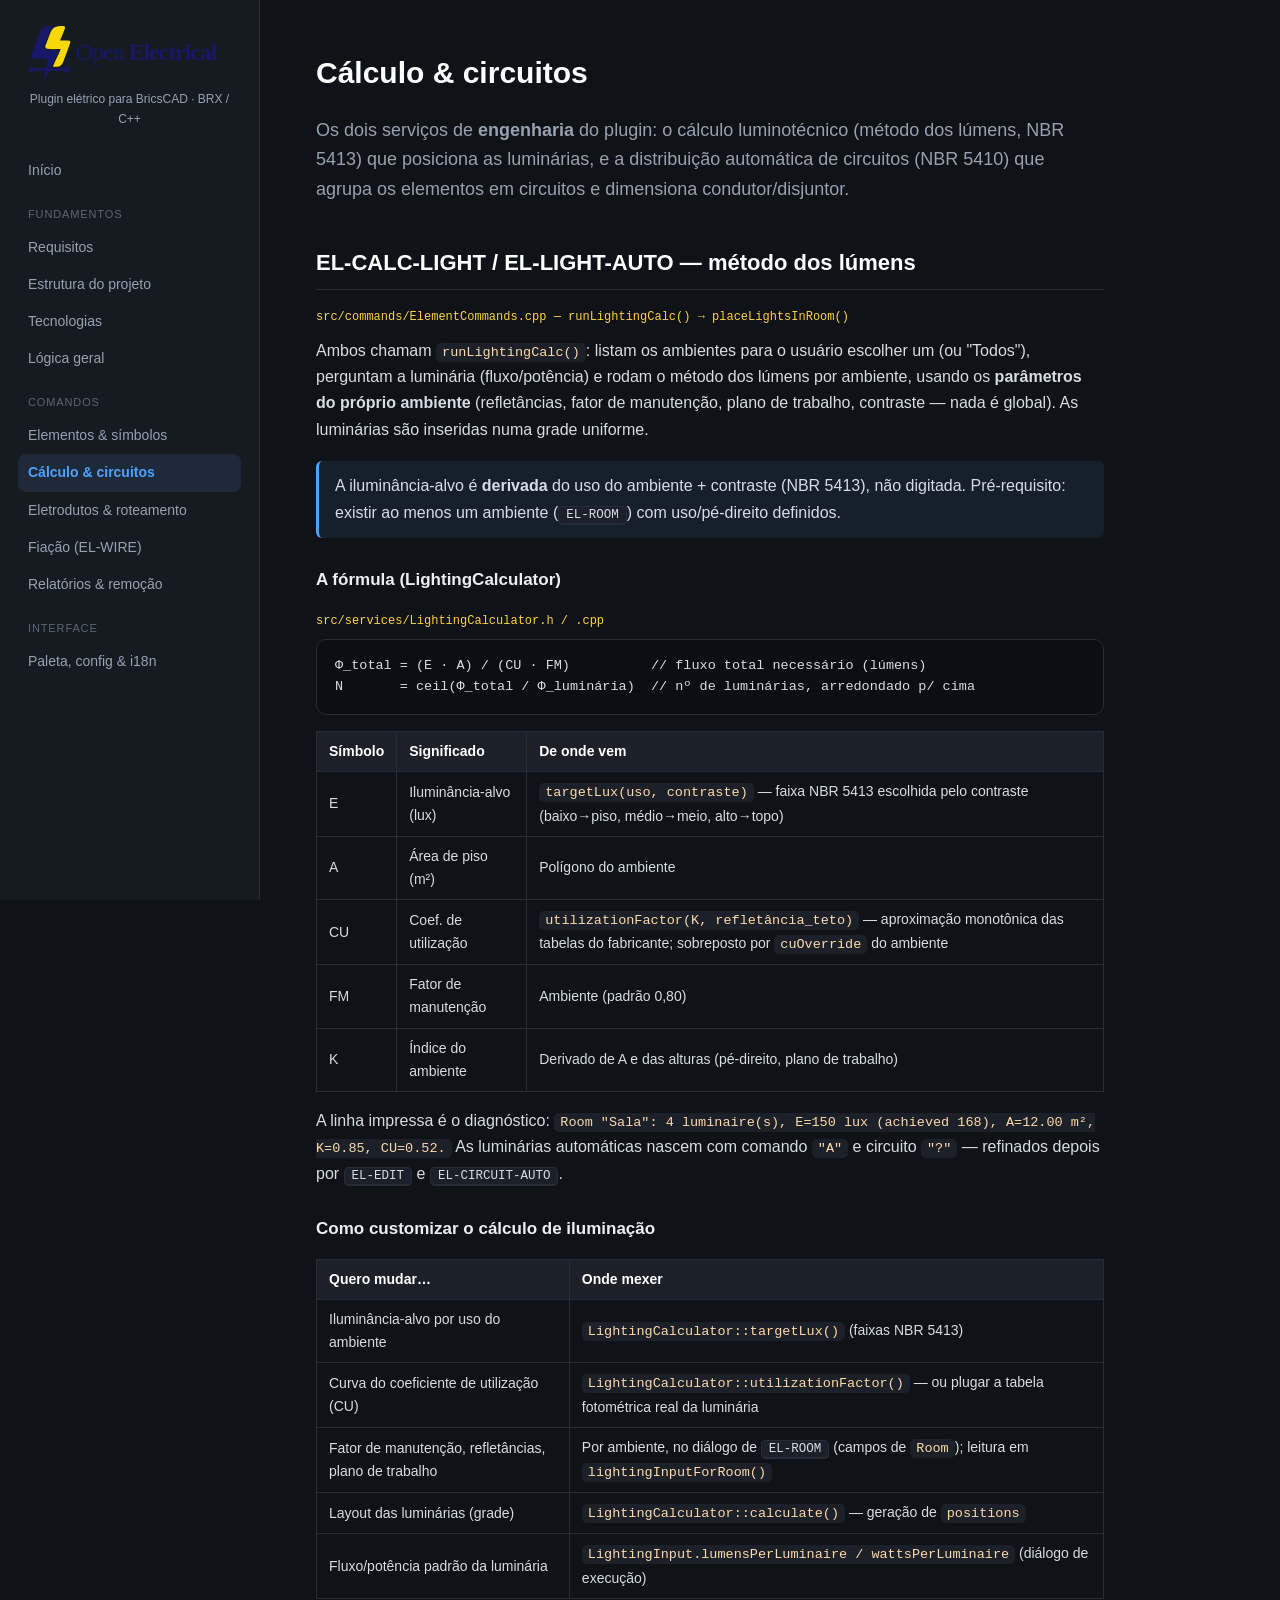
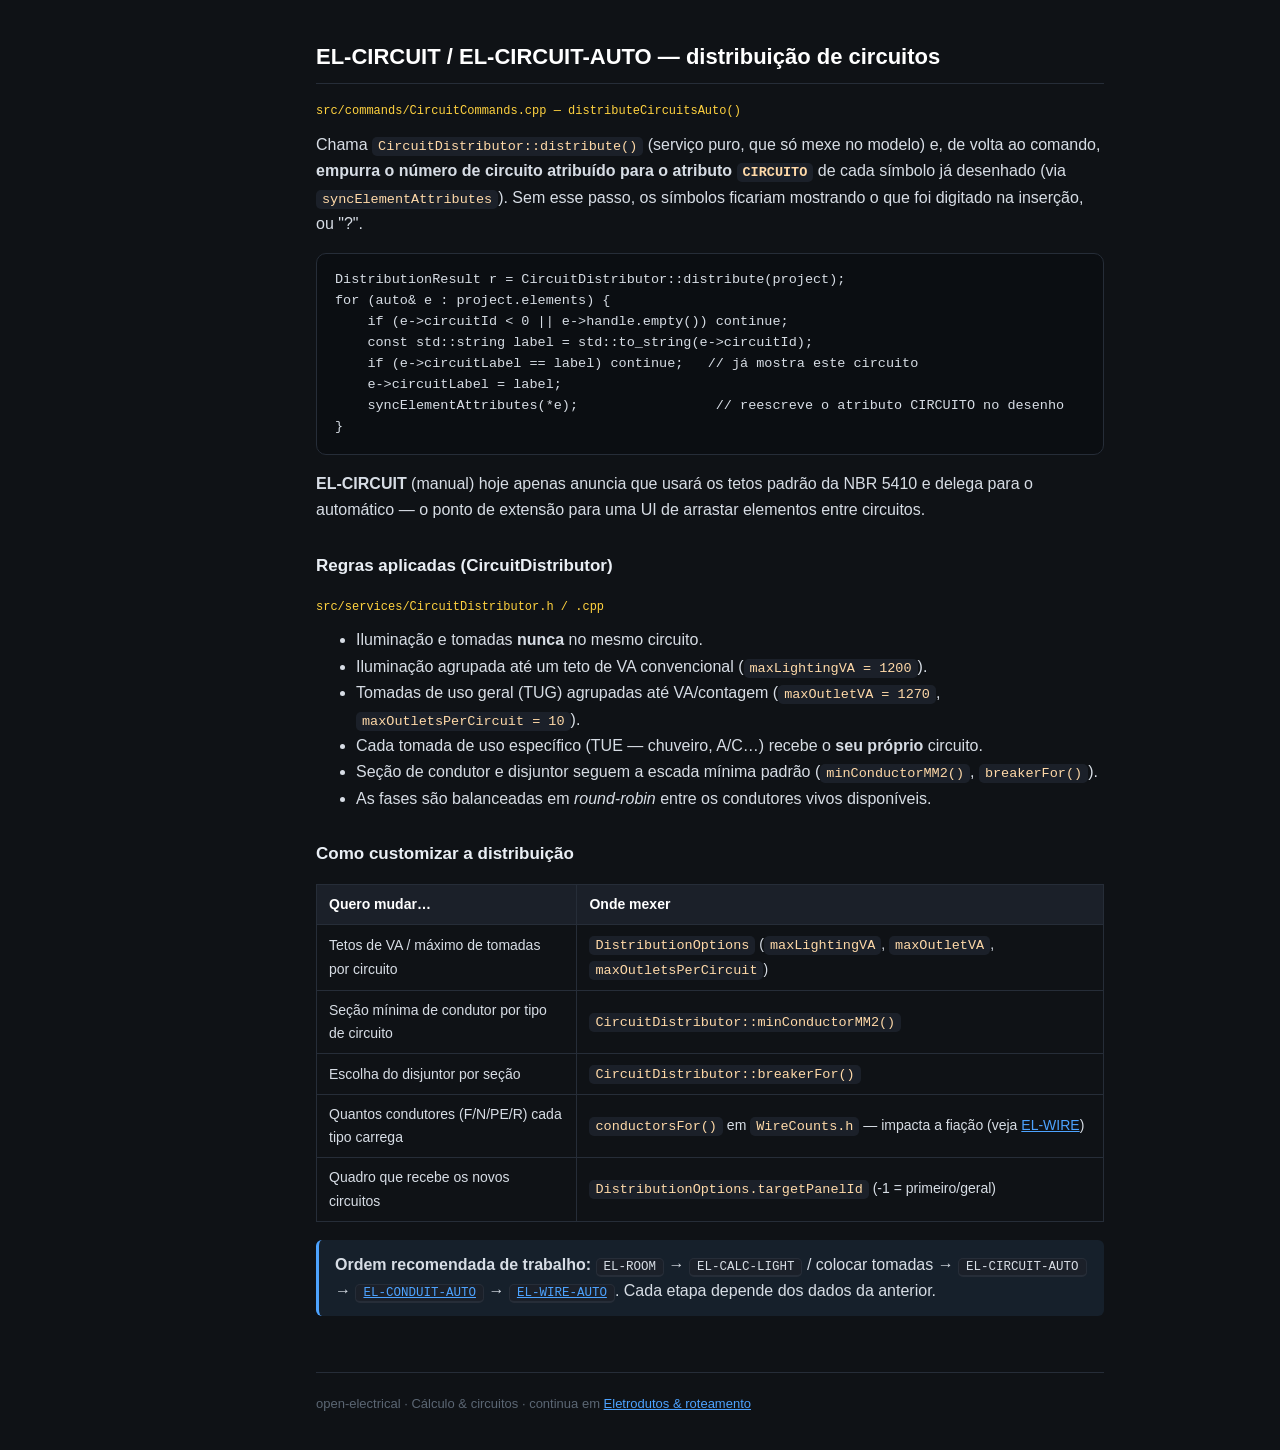
==== docs/calculo.html @ 68e4a07d "feat: a lot" ====
<!DOCTYPE html>
<html lang="pt-BR">
<head>
<meta charset="utf-8">
<meta name="viewport" content="width=device-width, initial-scale=1">
<title>Cálculo &amp; circuitos · open-electrical</title>
<link rel="stylesheet" href="style.css">
</head>
<body>
<div class="layout">
  <aside>
    <a href="index.html"><img class="brand-logo" src="assets/open-electrical.svg" alt="open-electrical"></a>
    <div class="tag">Plugin elétrico para BricsCAD · BRX / C++</div>
    <nav>
      <a href="index.html">Início</a>
      <div class="group">Fundamentos</div>
      <a href="fundamentos.html#requisitos">Requisitos</a>
      <a href="fundamentos.html#estrutura">Estrutura do projeto</a>
      <a href="fundamentos.html#tecnologias">Tecnologias</a>
      <a href="fundamentos.html#logica">Lógica geral</a>
      <div class="group">Comandos</div>
      <a href="elementos.html">Elementos &amp; símbolos</a>
      <a href="calculo.html" class="active">Cálculo &amp; circuitos</a>
      <a href="roteamento.html">Eletrodutos &amp; roteamento</a>
      <a href="el-wire.html">Fiação (EL-WIRE)</a>
      <a href="relatorios.html">Relatórios &amp; remoção</a>
      <div class="group">Interface</div>
      <a href="interface.html">Paleta, config &amp; i18n</a>
    </nav>
  </aside>

  <main>
    <h1>Cálculo &amp; circuitos</h1>
    <p class="lead">Os dois serviços de <b>engenharia</b> do plugin: o cálculo luminotécnico
    (método dos lúmens, NBR 5413) que posiciona as luminárias, e a distribuição automática de
    circuitos (NBR 5410) que agrupa os elementos em circuitos e dimensiona condutor/disjuntor.</p>

    <h2 id="el-calc-light">EL-CALC-LIGHT / EL-LIGHT-AUTO — método dos lúmens</h2>
    <span class="filepath">src/commands/ElementCommands.cpp — runLightingCalc() → placeLightsInRoom()</span>
    <p>Ambos chamam <code>runLightingCalc()</code>: listam os ambientes para o usuário escolher um
    (ou "Todos"), perguntam a luminária (fluxo/potência) e rodam o método dos lúmens por ambiente,
    usando os <b>parâmetros do próprio ambiente</b> (refletâncias, fator de manutenção, plano de
    trabalho, contraste — nada é global). As luminárias são inseridas numa grade uniforme.</p>
    <div class="note">A iluminância-alvo é <b>derivada</b> do uso do ambiente + contraste
    (NBR 5413), não digitada. Pré-requisito: existir ao menos um ambiente (<kbd>EL-ROOM</kbd>)
    com uso/pé-direito definidos.</div>

    <h3>A fórmula (LightingCalculator)</h3>
    <span class="filepath">src/services/LightingCalculator.h / .cpp</span>
<pre><code>Φ_total = (E · A) / (CU · FM)          // fluxo total necessário (lúmens)
N       = ceil(Φ_total / Φ_luminária)  // nº de luminárias, arredondado p/ cima</code></pre>
    <table>
      <tr><th>Símbolo</th><th>Significado</th><th>De onde vem</th></tr>
      <tr><td>E</td><td>Iluminância-alvo (lux)</td><td><code>targetLux(uso, contraste)</code> — faixa NBR 5413 escolhida pelo contraste (baixo→piso, médio→meio, alto→topo)</td></tr>
      <tr><td>A</td><td>Área de piso (m²)</td><td>Polígono do ambiente</td></tr>
      <tr><td>CU</td><td>Coef. de utilização</td><td><code>utilizationFactor(K, refletância_teto)</code> — aproximação monotônica das tabelas do fabricante; sobreposto por <code>cuOverride</code> do ambiente</td></tr>
      <tr><td>FM</td><td>Fator de manutenção</td><td>Ambiente (padrão 0,80)</td></tr>
      <tr><td>K</td><td>Índice do ambiente</td><td>Derivado de A e das alturas (pé-direito, plano de trabalho)</td></tr>
    </table>
    <p>A linha impressa é o diagnóstico: <code>Room "Sala": 4 luminaire(s), E=150 lux (achieved
    168), A=12.00 m², K=0.85, CU=0.52.</code> As luminárias automáticas nascem com comando
    <code>"A"</code> e circuito <code>"?"</code> — refinados depois por <kbd>EL-EDIT</kbd> e
    <kbd>EL-CIRCUIT-AUTO</kbd>.</p>

    <h3>Como customizar o cálculo de iluminação</h3>
    <table>
      <tr><th>Quero mudar…</th><th>Onde mexer</th></tr>
      <tr><td>Iluminância-alvo por uso do ambiente</td><td><code>LightingCalculator::targetLux()</code> (faixas NBR 5413)</td></tr>
      <tr><td>Curva do coeficiente de utilização (CU)</td><td><code>LightingCalculator::utilizationFactor()</code> — ou plugar a tabela fotométrica real da luminária</td></tr>
      <tr><td>Fator de manutenção, refletâncias, plano de trabalho</td><td>Por ambiente, no diálogo de <kbd>EL-ROOM</kbd> (campos de <code>Room</code>); leitura em <code>lightingInputForRoom()</code></td></tr>
      <tr><td>Layout das luminárias (grade)</td><td><code>LightingCalculator::calculate()</code> — geração de <code>positions</code></td></tr>
      <tr><td>Fluxo/potência padrão da luminária</td><td><code>LightingInput.lumensPerLuminaire / wattsPerLuminaire</code> (diálogo de execução)</td></tr>
    </table>

    <h2 id="el-circuit">EL-CIRCUIT / EL-CIRCUIT-AUTO — distribuição de circuitos</h2>
    <span class="filepath">src/commands/CircuitCommands.cpp — distributeCircuitsAuto()</span>
    <p>Chama <code>CircuitDistributor::distribute()</code> (serviço puro, que só mexe no modelo) e,
    de volta ao comando, <b>empurra o número de circuito atribuído para o atributo
    <code>CIRCUITO</code></b> de cada símbolo já desenhado (via <code>syncElementAttributes</code>).
    Sem esse passo, os símbolos ficariam mostrando o que foi digitado na inserção, ou "?".</p>
<pre><code>DistributionResult r = CircuitDistributor::distribute(project);
for (auto&amp; e : project.elements) {
    if (e-&gt;circuitId &lt; 0 || e-&gt;handle.empty()) continue;
    const std::string label = std::to_string(e-&gt;circuitId);
    if (e-&gt;circuitLabel == label) continue;   // já mostra este circuito
    e-&gt;circuitLabel = label;
    syncElementAttributes(*e);                 // reescreve o atributo CIRCUITO no desenho
}</code></pre>
    <p><b>EL-CIRCUIT</b> (manual) hoje apenas anuncia que usará os tetos padrão da NBR 5410 e
    delega para o automático — o ponto de extensão para uma UI de arrastar elementos entre
    circuitos.</p>

    <h3>Regras aplicadas (CircuitDistributor)</h3>
    <span class="filepath">src/services/CircuitDistributor.h / .cpp</span>
    <ul>
      <li>Iluminação e tomadas <b>nunca</b> no mesmo circuito.</li>
      <li>Iluminação agrupada até um teto de VA convencional (<code>maxLightingVA = 1200</code>).</li>
      <li>Tomadas de uso geral (TUG) agrupadas até VA/contagem (<code>maxOutletVA = 1270</code>,
      <code>maxOutletsPerCircuit = 10</code>).</li>
      <li>Cada tomada de uso específico (TUE — chuveiro, A/C…) recebe o <b>seu próprio</b> circuito.</li>
      <li>Seção de condutor e disjuntor seguem a escada mínima padrão
      (<code>minConductorMM2()</code>, <code>breakerFor()</code>).</li>
      <li>As fases são balanceadas em <i>round-robin</i> entre os condutores vivos disponíveis.</li>
    </ul>

    <h3>Como customizar a distribuição</h3>
    <table>
      <tr><th>Quero mudar…</th><th>Onde mexer</th></tr>
      <tr><td>Tetos de VA / máximo de tomadas por circuito</td><td><code>DistributionOptions</code> (<code>maxLightingVA</code>, <code>maxOutletVA</code>, <code>maxOutletsPerCircuit</code>)</td></tr>
      <tr><td>Seção mínima de condutor por tipo de circuito</td><td><code>CircuitDistributor::minConductorMM2()</code></td></tr>
      <tr><td>Escolha do disjuntor por seção</td><td><code>CircuitDistributor::breakerFor()</code></td></tr>
      <tr><td>Quantos condutores (F/N/PE/R) cada tipo carrega</td><td><code>conductorsFor()</code> em <code>WireCounts.h</code> — impacta a fiação (veja <a href="el-wire.html#condutores">EL-WIRE</a>)</td></tr>
      <tr><td>Quadro que recebe os novos circuitos</td><td><code>DistributionOptions.targetPanelId</code> (-1 = primeiro/geral)</td></tr>
    </table>

    <div class="note"><b>Ordem recomendada de trabalho:</b> <kbd>EL-ROOM</kbd> →
    <kbd>EL-CALC-LIGHT</kbd> / colocar tomadas → <kbd>EL-CIRCUIT-AUTO</kbd> →
    <a href="roteamento.html"><kbd>EL-CONDUIT-AUTO</kbd></a> →
    <a href="el-wire.html"><kbd>EL-WIRE-AUTO</kbd></a>. Cada etapa depende dos dados da anterior.</div>

    <footer>open-electrical · Cálculo &amp; circuitos · continua em <a href="roteamento.html">Eletrodutos &amp; roteamento</a></footer>
  </main>
</div>
</body>
</html>
---- docs/style.css ----
/* open-electrical — documentação (site estático) */
:root {
  --bg: #0f1216;
  --bg-soft: #161b22;
  --bg-code: #0b0e12;
  --border: #262d38;
  --fg: #d7dde5;
  --fg-dim: #97a2b0;
  --accent: #4da3ff;
  --accent-2: #ffd23f;
  --red: #ff5555;
  --cyan: #38e1ff;
  --green: #4ade80;
  --white: #f5f5f5;
  --radius: 10px;
}
* { box-sizing: border-box; }
html { scroll-behavior: smooth; }
body {
  margin: 0;
  font: 16px/1.65 -apple-system, "Segoe UI", Roboto, Helvetica, Arial, sans-serif;
  color: var(--fg);
  background: var(--bg);
}
.layout { display: flex; min-height: 100vh; }

/* Sidebar */
aside {
  width: 260px;
  flex: 0 0 260px;
  background: var(--bg-soft);
  border-right: 1px solid var(--border);
  padding: 24px 18px;
  position: sticky;
  top: 0;
  height: 100vh;
  overflow-y: auto;
}
aside .brand { font-size: 18px; font-weight: 700; color: #fff; margin-bottom: 4px; }
aside .brand span { color: var(--accent); }
aside .brand-logo { display:block; width: 90%; max-width: 210px; margin: 2px auto 8px; }
aside .tag { color: var(--fg-dim); font-size: 12px; margin-bottom: 22px; text-align:center; }
.hero-logo { display:block; width: 320px; max-width: 78%; margin: 4px 0 26px; }
aside nav a {
  display: block;
  color: var(--fg-dim);
  text-decoration: none;
  padding: 7px 10px;
  border-radius: 8px;
  font-size: 14px;
}
aside nav a:hover { background: #1e2530; color: var(--fg); }
aside nav a.active { background: #1e2a3a; color: var(--accent); font-weight: 600; }
aside nav .group { margin: 16px 0 6px; font-size: 11px; text-transform: uppercase; letter-spacing: .08em; color: #5b6673; padding-left: 10px; }

/* Content */
main { flex: 1; padding: 48px 56px; max-width: 900px; }
main h1 { font-size: 30px; margin: 0 0 6px; color: #fff; }
main h2 { font-size: 22px; margin: 40px 0 12px; color: #fff; border-bottom: 1px solid var(--border); padding-bottom: 8px; }
main h3 { font-size: 17px; margin: 28px 0 8px; color: #eaeff5; }
main p, main li { color: var(--fg); }
main a { color: var(--accent); }
.lead { font-size: 18px; color: var(--fg-dim); margin-bottom: 8px; }

code { font-family: "JetBrains Mono", "Fira Code", Consolas, monospace; font-size: 13.5px; }
:not(pre) > code { background: #1b2029; color: #ffd9a8; padding: 2px 6px; border-radius: 5px; }
pre {
  background: var(--bg-code);
  border: 1px solid var(--border);
  border-radius: var(--radius);
  padding: 16px 18px;
  overflow-x: auto;
  font-size: 13.5px;
  line-height: 1.55;
}
pre code { color: #d7dde5; }
.filepath { display:block; font-size:12px; color:var(--accent-2); margin: 18px 0 -6px; font-family:"JetBrains Mono",monospace; }

.card-grid { display: grid; grid-template-columns: repeat(auto-fill, minmax(240px, 1fr)); gap: 16px; margin-top: 24px; }
.card { display:block; background: var(--bg-soft); border: 1px solid var(--border); border-radius: var(--radius); padding: 18px 20px; text-decoration: none; color: var(--fg); transition: border-color .15s, transform .15s; }
.card:hover { border-color: var(--accent); transform: translateY(-2px); }
.card h3 { margin: 0 0 6px; color: #fff; }
.card p { margin: 0; color: var(--fg-dim); font-size: 14px; }

.note { background: #16202b; border-left: 3px solid var(--accent); padding: 12px 16px; border-radius: 6px; margin: 18px 0; }
.warn { background: #241a12; border-left: 3px solid var(--accent-2); padding: 12px 16px; border-radius: 6px; margin: 18px 0; }

table { border-collapse: collapse; width: 100%; margin: 16px 0; font-size: 14px; }
th, td { border: 1px solid var(--border); padding: 8px 12px; text-align: left; }
th { background: #1b2029; color: #fff; }
.swatch { display:inline-block; width:12px; height:12px; border-radius:3px; margin-right:6px; vertical-align:middle; }
.s-red{background:#ff0000;} .s-cyan{background:#00ffff;} .s-green{background:#00ff00;} .s-white{background:#ffffff;}

/* Balloon SVG demo */
.glyph-demo { display:flex; gap:26px; flex-wrap:wrap; background:var(--bg-code); border:1px solid var(--border); border-radius:var(--radius); padding:22px; margin:16px 0; }
.glyph-demo figure { margin:0; text-align:center; }
.glyph-demo figcaption { font-size:12px; color:var(--fg-dim); margin-top:8px; }
kbd { background:#1b2029; border:1px solid var(--border); border-bottom-width:2px; border-radius:5px; padding:1px 7px; font-size:12.5px; font-family:monospace; }
footer { margin-top: 56px; padding-top: 20px; border-top: 1px solid var(--border); color: #5b6673; font-size: 13px; }
@media (max-width: 800px){ .layout{flex-direction:column;} aside{width:100%;height:auto;position:static;} main{padding:28px 22px;} }
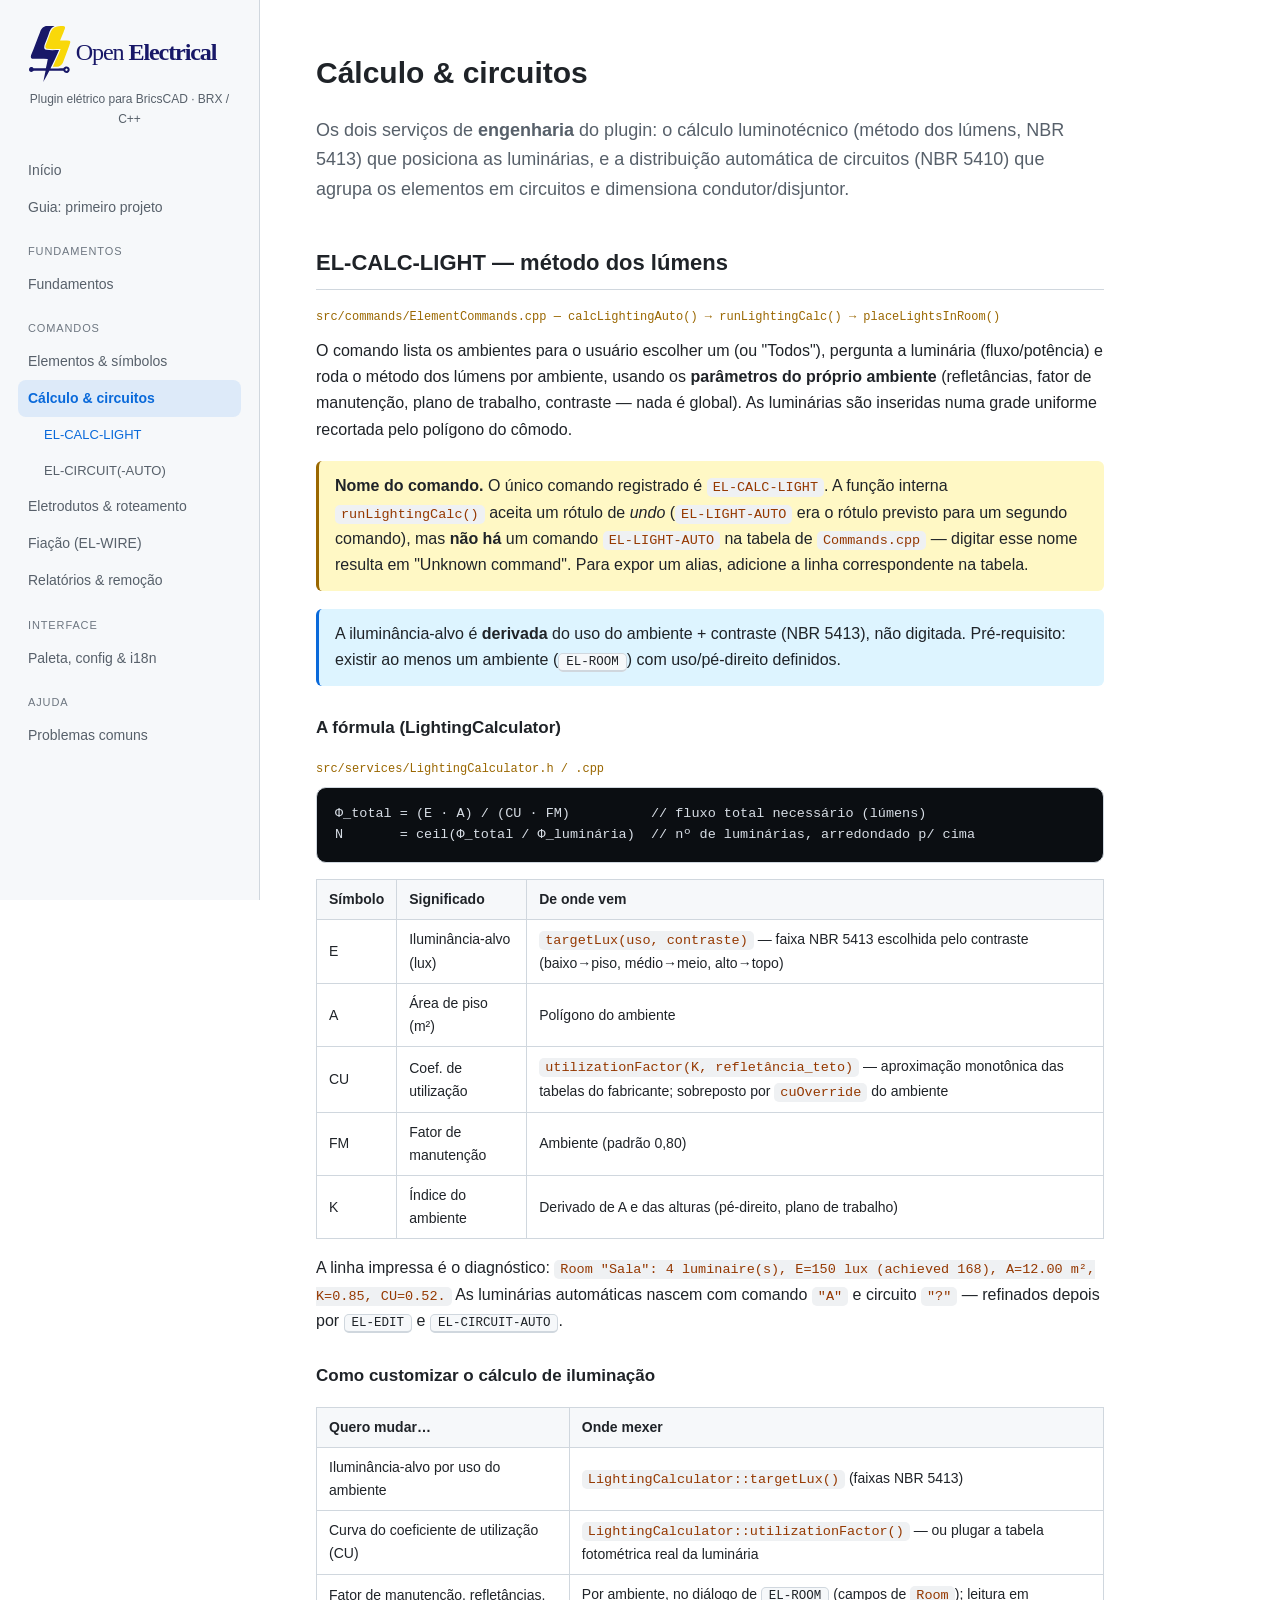
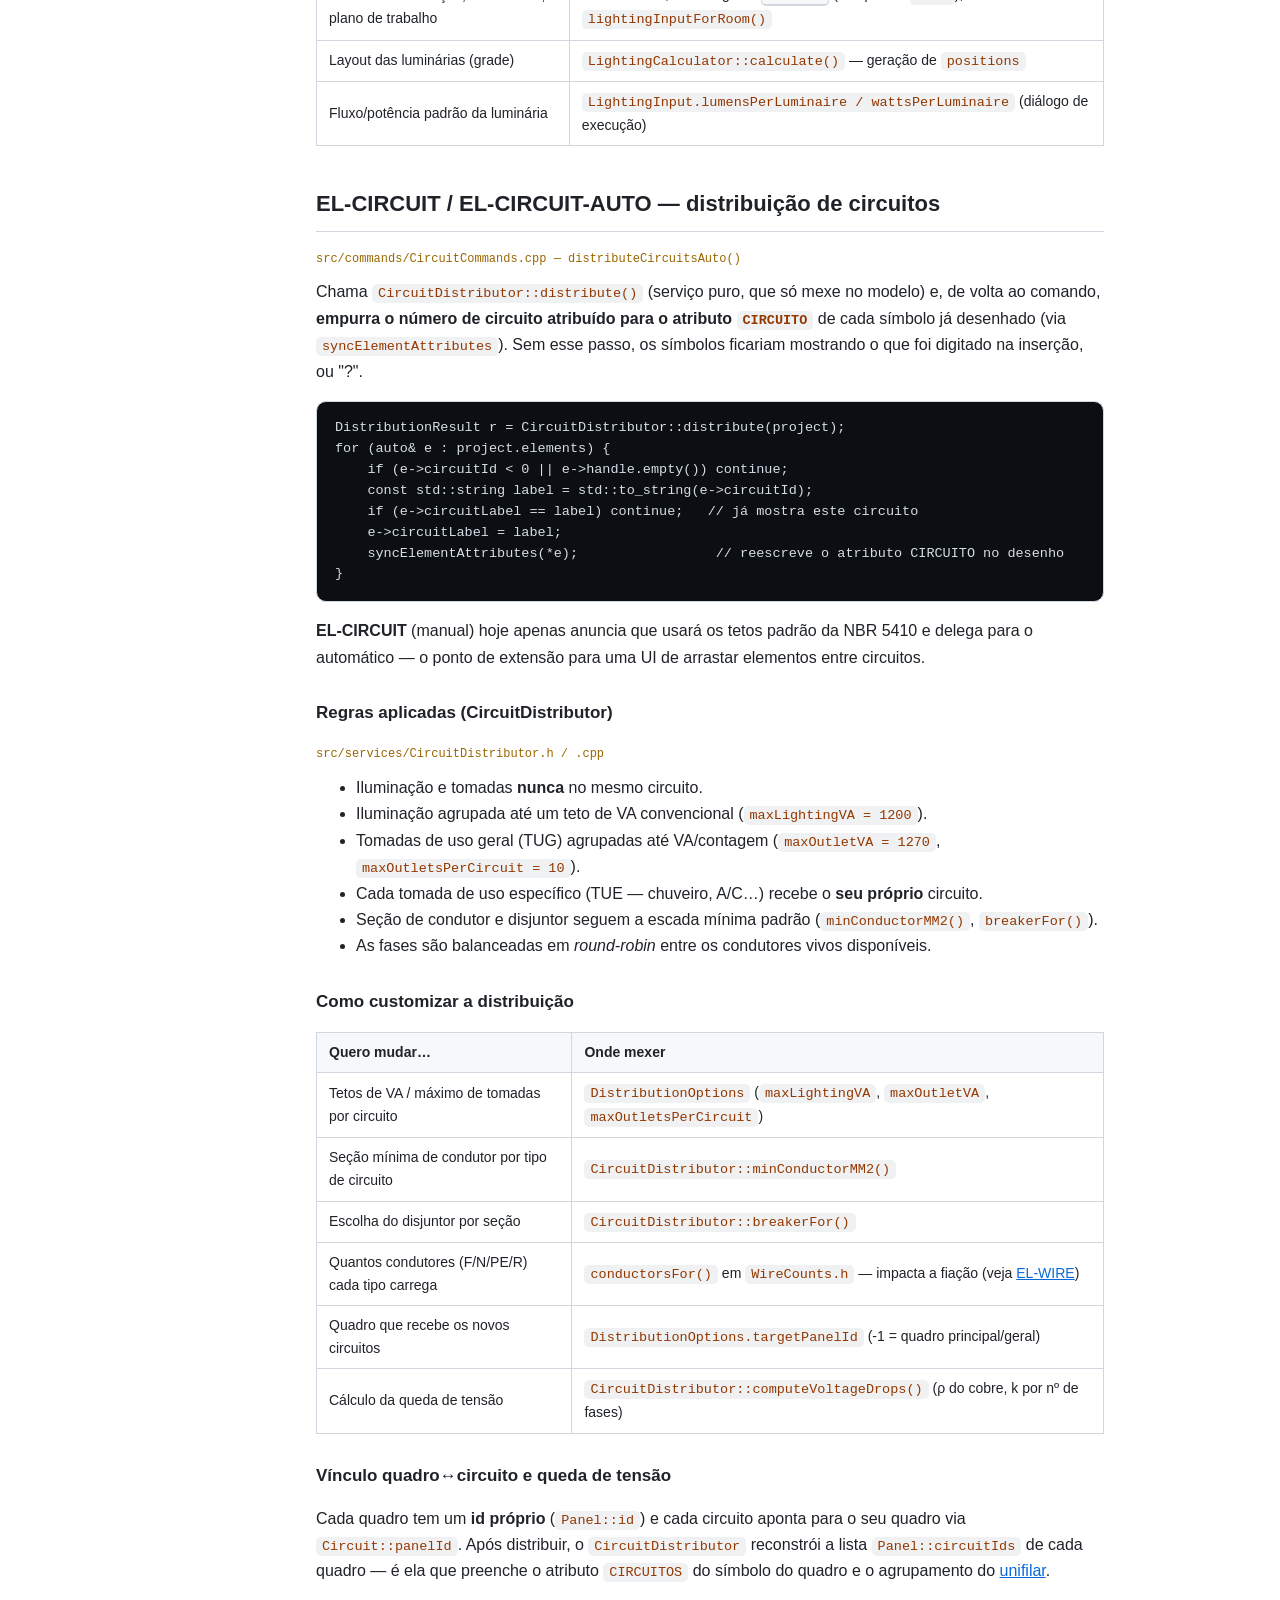
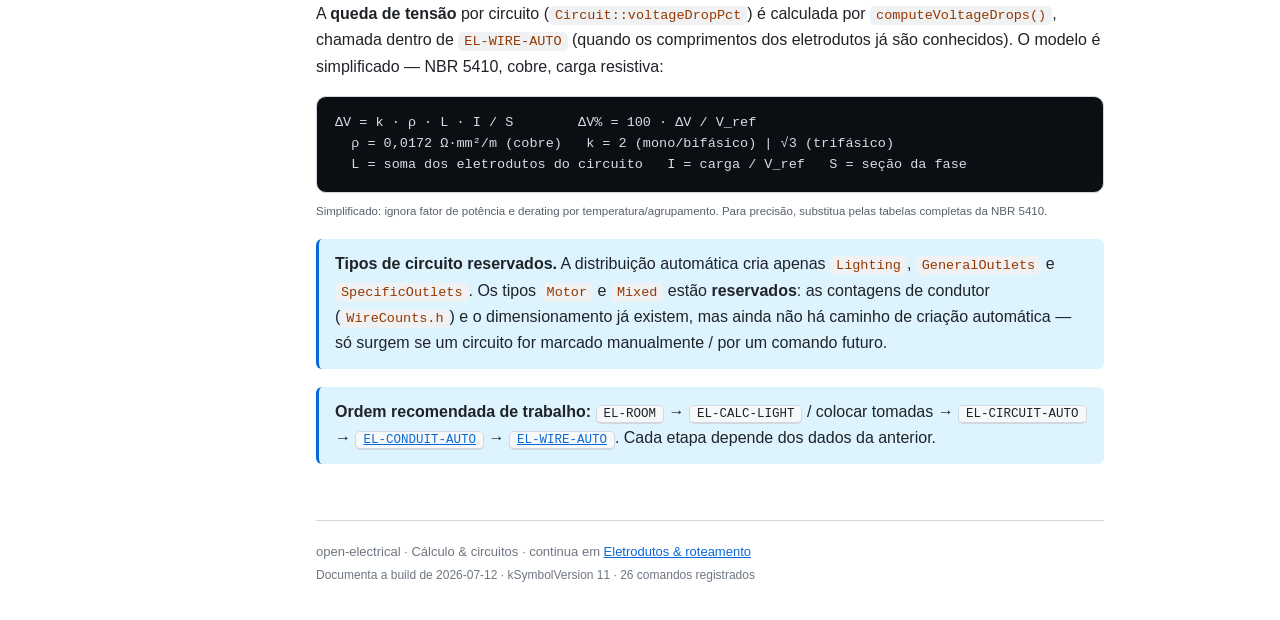
==== commit 5722f68a: "update" ====
--- a/docs/calculo.html
+++ b/docs/calculo.html
@@ -3,31 +3,15 @@
 <head>
 <meta charset="utf-8">
 <meta name="viewport" content="width=device-width, initial-scale=1">
+<meta name="description" content="Cálculo luminotécnico (método dos lúmens, EL-CALC-LIGHT) e distribuição automática de circuitos (EL-CIRCUIT-AUTO) no open-electrical.">
 <title>Cálculo &amp; circuitos · open-electrical</title>
+<link rel="icon" type="image/svg+xml" href="assets/logo.svg">
 <link rel="stylesheet" href="style.css">
+<script src="nav.js" defer></script>
 </head>
 <body>
 <div class="layout">
-  <aside>
-    <a href="index.html"><img class="brand-logo" src="assets/open-electrical.svg" alt="open-electrical"></a>
-    <div class="tag">Plugin elétrico para BricsCAD · BRX / C++</div>
-    <nav>
-      <a href="index.html">Início</a>
-      <div class="group">Fundamentos</div>
-      <a href="fundamentos.html#requisitos">Requisitos</a>
-      <a href="fundamentos.html#estrutura">Estrutura do projeto</a>
-      <a href="fundamentos.html#tecnologias">Tecnologias</a>
-      <a href="fundamentos.html#logica">Lógica geral</a>
-      <div class="group">Comandos</div>
-      <a href="elementos.html">Elementos &amp; símbolos</a>
-      <a href="calculo.html" class="active">Cálculo &amp; circuitos</a>
-      <a href="roteamento.html">Eletrodutos &amp; roteamento</a>
-      <a href="el-wire.html">Fiação (EL-WIRE)</a>
-      <a href="relatorios.html">Relatórios &amp; remoção</a>
-      <div class="group">Interface</div>
-      <a href="interface.html">Paleta, config &amp; i18n</a>
-    </nav>
-  </aside>
+  <aside data-nav></aside>
 
   <main>
     <h1>Cálculo &amp; circuitos</h1>
@@ -35,12 +19,17 @@
     (método dos lúmens, NBR 5413) que posiciona as luminárias, e a distribuição automática de
     circuitos (NBR 5410) que agrupa os elementos em circuitos e dimensiona condutor/disjuntor.</p>
 
-    <h2 id="el-calc-light">EL-CALC-LIGHT / EL-LIGHT-AUTO — método dos lúmens</h2>
-    <span class="filepath">src/commands/ElementCommands.cpp — runLightingCalc() → placeLightsInRoom()</span>
-    <p>Ambos chamam <code>runLightingCalc()</code>: listam os ambientes para o usuário escolher um
-    (ou "Todos"), perguntam a luminária (fluxo/potência) e rodam o método dos lúmens por ambiente,
-    usando os <b>parâmetros do próprio ambiente</b> (refletâncias, fator de manutenção, plano de
-    trabalho, contraste — nada é global). As luminárias são inseridas numa grade uniforme.</p>
+    <h2 id="el-calc-light">EL-CALC-LIGHT — método dos lúmens</h2>
+    <span class="filepath">src/commands/ElementCommands.cpp — calcLightingAuto() → runLightingCalc() → placeLightsInRoom()</span>
+    <p>O comando lista os ambientes para o usuário escolher um (ou "Todos"), pergunta a luminária
+    (fluxo/potência) e roda o método dos lúmens por ambiente, usando os <b>parâmetros do próprio
+    ambiente</b> (refletâncias, fator de manutenção, plano de trabalho, contraste — nada é global).
+    As luminárias são inseridas numa grade uniforme recortada pelo polígono do cômodo.</p>
+    <div class="warn"><b>Nome do comando.</b> O único comando registrado é <code>EL-CALC-LIGHT</code>.
+    A função interna <code>runLightingCalc()</code> aceita um rótulo de <i>undo</i>
+    (<code>EL-LIGHT-AUTO</code> era o rótulo previsto para um segundo comando), mas <b>não há</b> um
+    comando <code>EL-LIGHT-AUTO</code> na tabela de <code>Commands.cpp</code> — digitar esse nome
+    resulta em "Unknown command". Para expor um alias, adicione a linha correspondente na tabela.</div>
     <div class="note">A iluminância-alvo é <b>derivada</b> do uso do ambiente + contraste
     (NBR 5413), não digitada. Pré-requisito: existir ao menos um ambiente (<kbd>EL-ROOM</kbd>)
     com uso/pé-direito definidos.</div>
@@ -110,8 +99,30 @@
       <tr><td>Seção mínima de condutor por tipo de circuito</td><td><code>CircuitDistributor::minConductorMM2()</code></td></tr>
       <tr><td>Escolha do disjuntor por seção</td><td><code>CircuitDistributor::breakerFor()</code></td></tr>
       <tr><td>Quantos condutores (F/N/PE/R) cada tipo carrega</td><td><code>conductorsFor()</code> em <code>WireCounts.h</code> — impacta a fiação (veja <a href="el-wire.html#condutores">EL-WIRE</a>)</td></tr>
-      <tr><td>Quadro que recebe os novos circuitos</td><td><code>DistributionOptions.targetPanelId</code> (-1 = primeiro/geral)</td></tr>
+      <tr><td>Quadro que recebe os novos circuitos</td><td><code>DistributionOptions.targetPanelId</code> (-1 = quadro principal/geral)</td></tr>
+      <tr><td>Cálculo da queda de tensão</td><td><code>CircuitDistributor::computeVoltageDrops()</code> (ρ do cobre, k por nº de fases)</td></tr>
     </table>
+
+    <h3 id="queda">Vínculo quadro↔circuito e queda de tensão</h3>
+    <p>Cada quadro tem um <b>id próprio</b> (<code>Panel::id</code>) e cada circuito aponta para o
+    seu quadro via <code>Circuit::panelId</code>. Após distribuir, o <code>CircuitDistributor</code>
+    reconstrói a lista <code>Panel::circuitIds</code> de cada quadro — é ela que preenche o atributo
+    <code>CIRCUITOS</code> do símbolo do quadro e o agrupamento do <a href="relatorios.html#el-single-line">unifilar</a>.</p>
+    <p>A <b>queda de tensão</b> por circuito (<code>Circuit::voltageDropPct</code>) é calculada por
+    <code>computeVoltageDrops()</code>, chamada dentro de <code>EL-WIRE-AUTO</code> (quando os
+    comprimentos dos eletrodutos já são conhecidos). O modelo é simplificado — NBR 5410, cobre,
+    carga resistiva:</p>
+<pre><code>ΔV = k · ρ · L · I / S        ΔV% = 100 · ΔV / V_ref
+  ρ = 0,0172 Ω·mm²/m (cobre)   k = 2 (mono/bifásico) | √3 (trifásico)
+  L = soma dos eletrodutos do circuito   I = carga / V_ref   S = seção da fase</code></pre>
+    <span class="snippet-note">Simplificado: ignora fator de potência e derating por temperatura/agrupamento.
+    Para precisão, substitua pelas tabelas completas da NBR 5410.</span>
+
+    <div class="note"><b>Tipos de circuito reservados.</b> A distribuição automática cria apenas
+    <code>Lighting</code>, <code>GeneralOutlets</code> e <code>SpecificOutlets</code>. Os tipos
+    <code>Motor</code> e <code>Mixed</code> estão <b>reservados</b>: as contagens de condutor
+    (<code>WireCounts.h</code>) e o dimensionamento já existem, mas ainda não há caminho de criação
+    automática — só surgem se um circuito for marcado manualmente / por um comando futuro.</div>
 
     <div class="note"><b>Ordem recomendada de trabalho:</b> <kbd>EL-ROOM</kbd> →
     <kbd>EL-CALC-LIGHT</kbd> / colocar tomadas → <kbd>EL-CIRCUIT-AUTO</kbd> →
--- a/docs/style.css
+++ b/docs/style.css
@@ -2,17 +2,44 @@
 :root {
   --bg: #0f1216;
   --bg-soft: #161b22;
-  --bg-code: #0b0e12;
+  --bg-code: #0b0e12;          /* blocos de código e demos ficam escuros nos 2 temas */
   --border: #262d38;
   --fg: #d7dde5;
   --fg-dim: #97a2b0;
   --accent: #4da3ff;
   --accent-2: #ffd23f;
-  --red: #ff5555;
-  --cyan: #38e1ff;
-  --green: #4ade80;
-  --white: #f5f5f5;
+  --hover-bg: #1e2530;
+  --active-bg: #1e2a3a;
+  --inline-code-bg: #1b2029;
+  --inline-code-fg: #ffd9a8;
+  --th-bg: #1b2029;
+  --note-bg: #16202b;
+  --warn-bg: #241a12;
+  --kbd-bg: #1b2029;
+  --heading: #ffffff;
+  --group-fg: #5b6673;
   --radius: 10px;
+}
+@media (prefers-color-scheme: light) {
+  :root {
+    --bg: #ffffff;
+    --bg-soft: #f6f8fa;
+    --border: #d0d7de;
+    --fg: #1f2328;
+    --fg-dim: #57606a;
+    --accent: #0969da;
+    --accent-2: #9a6700;
+    --hover-bg: #eaeef2;
+    --active-bg: #ddeaf9;
+    --inline-code-bg: #eff1f3;
+    --inline-code-fg: #953800;
+    --th-bg: #f6f8fa;
+    --note-bg: #ddf4ff;
+    --warn-bg: #fff8c5;
+    --kbd-bg: #f6f8fa;
+    --heading: #1f2328;
+    --group-fg: #6e7781;
+  }
 }
 * { box-sizing: border-box; }
 html { scroll-behavior: smooth; }
@@ -24,7 +51,7 @@
 }
 .layout { display: flex; min-height: 100vh; }
 
-/* Sidebar */
+/* Sidebar (conteúdo injetado por nav.js) */
 aside {
   width: 260px;
   flex: 0 0 260px;
@@ -36,8 +63,6 @@
   height: 100vh;
   overflow-y: auto;
 }
-aside .brand { font-size: 18px; font-weight: 700; color: #fff; margin-bottom: 4px; }
-aside .brand span { color: var(--accent); }
 aside .brand-logo { display:block; width: 90%; max-width: 210px; margin: 2px auto 8px; }
 aside .tag { color: var(--fg-dim); font-size: 12px; margin-bottom: 22px; text-align:center; }
 .hero-logo { display:block; width: 320px; max-width: 78%; margin: 4px 0 26px; }
@@ -49,21 +74,23 @@
   border-radius: 8px;
   font-size: 14px;
 }
-aside nav a:hover { background: #1e2530; color: var(--fg); }
-aside nav a.active { background: #1e2a3a; color: var(--accent); font-weight: 600; }
-aside nav .group { margin: 16px 0 6px; font-size: 11px; text-transform: uppercase; letter-spacing: .08em; color: #5b6673; padding-left: 10px; }
+aside nav a:hover { background: var(--hover-bg); color: var(--fg); }
+aside nav a.active { background: var(--active-bg); color: var(--accent); font-weight: 600; }
+aside nav a.sub { padding-left: 26px; font-size: 13px; }
+aside nav a.sub.current { color: var(--accent); }
+aside nav .group { margin: 16px 0 6px; font-size: 11px; text-transform: uppercase; letter-spacing: .08em; color: var(--group-fg); padding-left: 10px; }
 
 /* Content */
 main { flex: 1; padding: 48px 56px; max-width: 900px; }
-main h1 { font-size: 30px; margin: 0 0 6px; color: #fff; }
-main h2 { font-size: 22px; margin: 40px 0 12px; color: #fff; border-bottom: 1px solid var(--border); padding-bottom: 8px; }
-main h3 { font-size: 17px; margin: 28px 0 8px; color: #eaeff5; }
+main h1 { font-size: 30px; margin: 0 0 6px; color: var(--heading); }
+main h2 { font-size: 22px; margin: 40px 0 12px; color: var(--heading); border-bottom: 1px solid var(--border); padding-bottom: 8px; }
+main h3 { font-size: 17px; margin: 28px 0 8px; color: var(--heading); }
 main p, main li { color: var(--fg); }
 main a { color: var(--accent); }
 .lead { font-size: 18px; color: var(--fg-dim); margin-bottom: 8px; }
 
 code { font-family: "JetBrains Mono", "Fira Code", Consolas, monospace; font-size: 13.5px; }
-:not(pre) > code { background: #1b2029; color: #ffd9a8; padding: 2px 6px; border-radius: 5px; }
+:not(pre) > code { background: var(--inline-code-bg); color: var(--inline-code-fg); padding: 2px 6px; border-radius: 5px; }
 pre {
   background: var(--bg-code);
   border: 1px solid var(--border);
@@ -73,28 +100,51 @@
   font-size: 13.5px;
   line-height: 1.55;
 }
-pre code { color: #d7dde5; }
+pre code { color: #d7dde5; background: none; padding: 0; }
 .filepath { display:block; font-size:12px; color:var(--accent-2); margin: 18px 0 -6px; font-family:"JetBrains Mono",monospace; }
+.snippet-note { display:block; font-size:11.5px; color:var(--fg-dim); margin: -4px 0 14px; }
 
 .card-grid { display: grid; grid-template-columns: repeat(auto-fill, minmax(240px, 1fr)); gap: 16px; margin-top: 24px; }
 .card { display:block; background: var(--bg-soft); border: 1px solid var(--border); border-radius: var(--radius); padding: 18px 20px; text-decoration: none; color: var(--fg); transition: border-color .15s, transform .15s; }
 .card:hover { border-color: var(--accent); transform: translateY(-2px); }
-.card h3 { margin: 0 0 6px; color: #fff; }
+.card h3 { margin: 0 0 6px; color: var(--heading); }
 .card p { margin: 0; color: var(--fg-dim); font-size: 14px; }
 
-.note { background: #16202b; border-left: 3px solid var(--accent); padding: 12px 16px; border-radius: 6px; margin: 18px 0; }
-.warn { background: #241a12; border-left: 3px solid var(--accent-2); padding: 12px 16px; border-radius: 6px; margin: 18px 0; }
+.note { background: var(--note-bg); border-left: 3px solid var(--accent); padding: 12px 16px; border-radius: 6px; margin: 18px 0; }
+.warn { background: var(--warn-bg); border-left: 3px solid var(--accent-2); padding: 12px 16px; border-radius: 6px; margin: 18px 0; }
 
 table { border-collapse: collapse; width: 100%; margin: 16px 0; font-size: 14px; }
 th, td { border: 1px solid var(--border); padding: 8px 12px; text-align: left; }
-th { background: #1b2029; color: #fff; }
-.swatch { display:inline-block; width:12px; height:12px; border-radius:3px; margin-right:6px; vertical-align:middle; }
+th { background: var(--th-bg); color: var(--heading); }
+.swatch { display:inline-block; width:12px; height:12px; border-radius:3px; margin-right:6px; vertical-align:middle; border:1px solid var(--border); }
 .s-red{background:#ff0000;} .s-cyan{background:#00ffff;} .s-green{background:#00ff00;} .s-white{background:#ffffff;}
 
-/* Balloon SVG demo */
+/* Demos em SVG (balões, galeria de símbolos) — fundo escuro fixo, imitando o CAD */
 .glyph-demo { display:flex; gap:26px; flex-wrap:wrap; background:var(--bg-code); border:1px solid var(--border); border-radius:var(--radius); padding:22px; margin:16px 0; }
 .glyph-demo figure { margin:0; text-align:center; }
-.glyph-demo figcaption { font-size:12px; color:var(--fg-dim); margin-top:8px; }
-kbd { background:#1b2029; border:1px solid var(--border); border-bottom-width:2px; border-radius:5px; padding:1px 7px; font-size:12.5px; font-family:monospace; }
-footer { margin-top: 56px; padding-top: 20px; border-top: 1px solid var(--border); color: #5b6673; font-size: 13px; }
+.glyph-demo figcaption { font-size:12px; color:#97a2b0; margin-top:8px; max-width: 170px; }
+kbd { background:var(--kbd-bg); border:1px solid var(--border); border-bottom-width:2px; border-radius:5px; padding:1px 7px; font-size:12.5px; font-family:monospace; }
+footer { margin-top: 56px; padding-top: 20px; border-top: 1px solid var(--border); color: var(--group-fg); font-size: 13px; }
+.stamp { display:block; margin-top:4px; font-size:12px; color:var(--group-fg); }
+
+/* Passo-a-passo do tutorial */
+.step { border:1px solid var(--border); border-radius: var(--radius); padding: 16px 20px; margin: 14px 0; background: var(--bg-soft); }
+.step h3 { margin-top: 0; }
+.step .cmd { color: var(--accent); font-weight: 600; }
+
 @media (max-width: 800px){ .layout{flex-direction:column;} aside{width:100%;height:auto;position:static;} main{padding:28px 22px;} }
+
+@media print {
+  :root {
+    --bg:#ffffff; --bg-soft:#ffffff; --border:#bbbbbb; --fg:#000000; --fg-dim:#444444;
+    --accent:#000000; --accent-2:#555500; --heading:#000000; --note-bg:#f2f2f2;
+    --warn-bg:#f2f2f2; --th-bg:#eeeeee; --inline-code-bg:#f2f2f2; --inline-code-fg:#000;
+    --kbd-bg:#f2f2f2; --group-fg:#444;
+  }
+  aside { display: none; }
+  main { max-width: none; padding: 0; }
+  pre { background:#f7f7f7; }
+  pre code { color: #000; }
+  .card { break-inside: avoid; }
+  a { text-decoration: none; color: #000; }
+}
